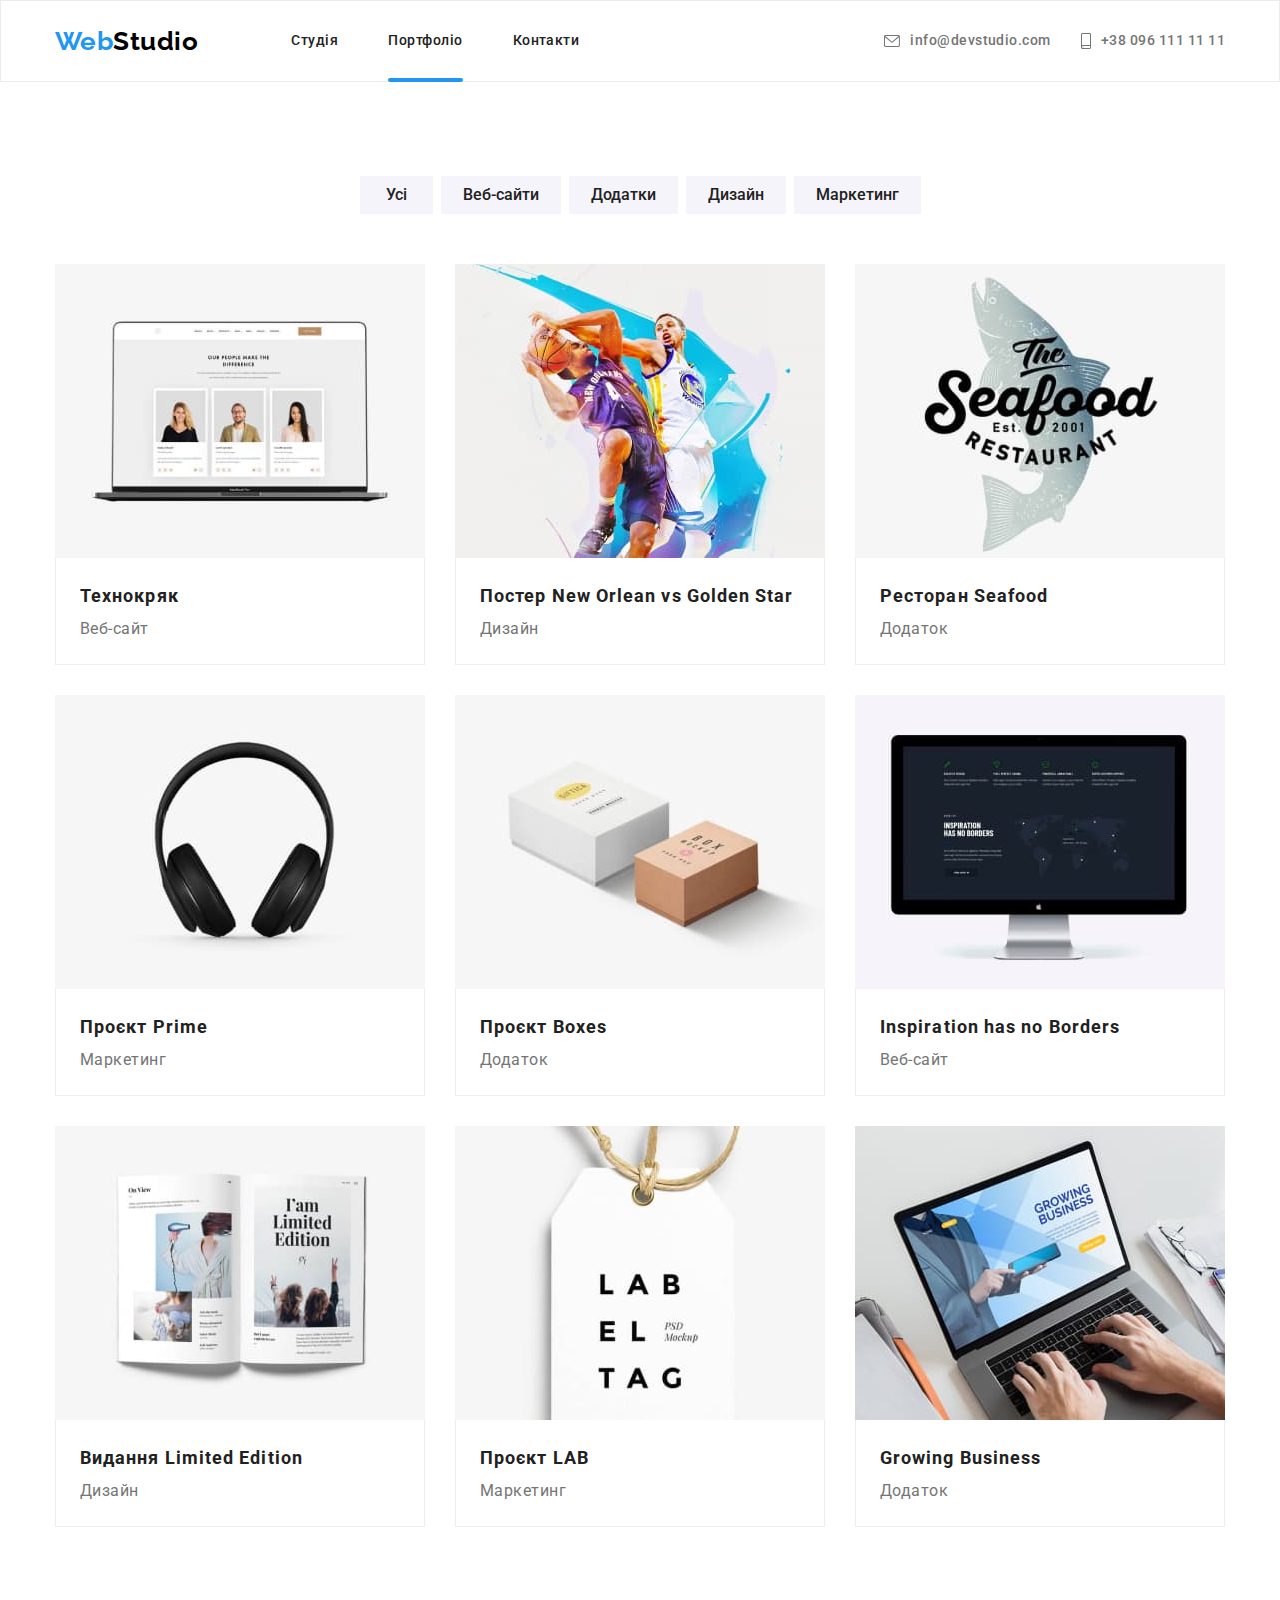
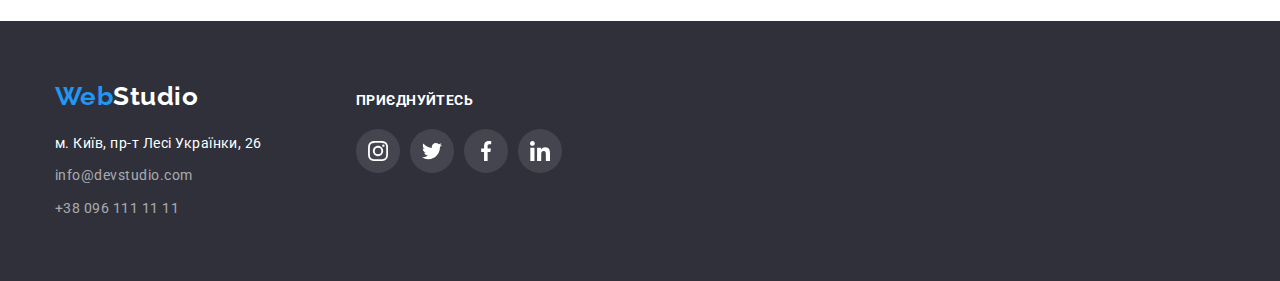
==== portfolio.html @ 93f1c20d "HW5DONE" ====
<!DOCTYPE html>
<html lang="en">
<head>
    <meta charset="UTF-8">
    <meta http-equiv="X-UA-Compatible" content="IE=edge">
    <meta name="viewport" content="width=device-width, initial-scale=1.0">
    <title>Document</title>
    <link rel="preconnect" href="https://fonts.googleapis.com">
    <link rel="preconnect" href="https://fonts.gstatic.com" crossorigin>
    <link href="https://fonts.googleapis.com/css2?family=Raleway:wght@700&family=Roboto:wght@400;500;700;900&display=swap" rel="stylesheet">
    <link rel="stylesheet" 
    href="https://cdnjs.cloudflare.com/ajax/libs/modern-normalize/1.1.0/modern-normalize.min.css">
    <link rel="stylesheet" href="./CSS/styles.css">
</head>
<body>

<!-- HEADER  -->

<header class="header">
    <div class="container header-menu">
        <a href="./index.html" class="logo"><span class="logo-web">Web</span>Studio</a>
        <nav>
            <ul class="site-nav list">
                <li class="item"><a href="/index.html" class="link">Студія</a></li>
                <li class="item"><a href="/portfolio.html" class="link current">Портфоліо</a></li>
                <li class="item"><a href="#" class="link">Контакти</a></li>
            </ul>
        </nav>
        <ul class="list-cont"> 
            <li class="item-cont">
                <a href="mailto:info@devstudio.com" class="link cont-accent">
                    <svg class="cont-icon email" width="16" height="12">
                        <use href="./images/symbol-defs.svg#envelope"></use>
                    </svg>
               info@devstudio.com</a>
            </li>
            <li class="item-cont">
                <a href="tel:+380961111111" class="link cont-accent">
                    <svg class="cont-icon tell" width="10" height="16">
                        <use href="./images/symbol-defs.svg#smartphone"></use>
                    </svg>
                +38 096 111 11 11</a></li>
        </ul>
    </div>
</header>

<!-- Фільтр сторінки та контент сторінки   -->

<div class="container">
    <section class="section">
        <ul class="filter-list">
            <li><button type="button" class="filter-btn">Усі</button></li>
            <li><button type="button" class="filter-btn">Веб-сайти</button></li>
            <li><button type="button" class="filter-btn">Додатки</button></li>
            <li><button type="button" class="filter-btn">Дизайн</button></li>
            <li><button type="button" class="filter-btn">Маркетинг</button></li>
        </ul>

        <main class="main-page">
            <h2 class="visually-hidden">Portfolio</h2>
            <ul class="main-list">
                <li class="main-item">
                    <div class="info-wrapper">
                        <img src="./images/imgpf1.jpg" alt="picture1" width="370" height="294">
                        <div class="info-overlay">
                            <p class="overlay-info-text">
                                Ресурс пропонує комплексні пропозиції з різним рівнем функціоналу та сервісів. 
                                Все це дозволить відвідувачу отримати вичерпні відомості про компанію чи приватну особу.
                            </p>
                        </div>
                    </div>
                    <div class="text-border">
                        <h3 class="main-title">Технокряк</h3>
                        <p class="main-text">Веб-сайт</p>
                    </div>
                </li>
                <li class="main-item">
                    <div class="info-wrapper">
                        <img src="./images/imgpf2.jpg" alt="picture1" width="370" height="294">
                        <div class="info-overlay">
                            <p class="overlay-info-text">
                                Ресурс пропонує комплексні пропозиції з різним рівнем функціоналу та сервісів. 
                                Все це дозволить відвідувачу отримати вичерпні відомості про компанію чи приватну особу.
                            </p>
                        </div>
                    </div>
                    <div class="text-border">
                        <h3 class="main-title">Постер New Orlean vs Golden Star</h3>
                        <p class="main-text">Дизайн</p>
                    </div>
                </li>
                <li class="main-item">
                    <div class="info-wrapper">
                        <img src="./images/imgpf3.jpg" alt="picture1" width="370" height="294">
                        <div class="info-overlay">
                            <p class="overlay-info-text">
                                Ресурс пропонує комплексні пропозиції з різним рівнем функціоналу та сервісів. 
                                Все це дозволить відвідувачу отримати вичерпні відомості про компанію чи приватну особу.
                            </p>
                        </div>
                    </div>
                    <div class="text-border">
                        <h3 class="main-title">Ресторан Seafood</h3>
                        <p class="main-text">Додаток</p>
                    </div>
                </li>
                <li class="main-item">
                    <div class="info-wrapper">
                        <img src="./images/imgpf4.jpg" alt="picture1" width="370" height="294">
                        <div class="info-overlay">
                            <p class="overlay-info-text">
                                Ресурс пропонує комплексні пропозиції з різним рівнем функціоналу та сервісів. 
                                Все це дозволить відвідувачу отримати вичерпні відомості про компанію чи приватну особу.
                            </p>
                        </div>
                    </div>
                    <div class="text-border">
                        <h3 class="main-title">Проєкт Prime</h3>
                        <p class="main-text">Маркетинг</p>
                    </div>
                </li>
                <li class="main-item">
                    <div class="info-wrapper">
                        <img src="./images/imgpf5.jpg" alt="picture1" width="370" height="294">
                        <div class="info-overlay">
                            <p class="overlay-info-text">
                                Ресурс пропонує комплексні пропозиції з різним рівнем функціоналу та сервісів. 
                                Все це дозволить відвідувачу отримати вичерпні відомості про компанію чи приватну особу.
                            </p>
                        </div>
                    </div>
                    <div class="text-border">
                        <h3 class="main-title">Проєкт Boxes</h3>
                        <p class="main-text">Додаток</p>
                    </div>
                </li>
                <li class="main-item">
                    <div class="info-wrapper">
                        <img src="./images/imgpf6.jpg" alt="picture1" width="370" height="294">
                        <div class="info-overlay">
                            <p class="overlay-info-text">
                                Ресурс пропонує комплексні пропозиції з різним рівнем функціоналу та сервісів. 
                                Все це дозволить відвідувачу отримати вичерпні відомості про компанію чи приватну особу.
                            </p>
                        </div>
                    </div>
                    <div class="text-border">
                        <h3 class="main-title">Inspiration has no Borders</h3>
                        <p class="main-text">Веб-сайт</p>
                    </div>
                </li>
                <li class="main-item">
                    <div class="info-wrapper">
                        <img src="./images/imgpf7.jpg" alt="picture1" width="370" height="294">
                        <div class="info-overlay">
                            <p class="overlay-info-text">
                                Ресурс пропонує комплексні пропозиції з різним рівнем функціоналу та сервісів. 
                                Все це дозволить відвідувачу отримати вичерпні відомості про компанію чи приватну особу.
                            </p>
                        </div>
                    </div>
                    <div class="text-border">
                        <h3 class="main-title">Видання Limited Edition</h3>
                        <p class="main-text">Дизайн</p>
                    </div>
                </li>            
                <li class="main-item">
                    <div class="info-wrapper">
                        <img src="./images/imgpf8.jpg" alt="picture1" width="370" height="294">
                        <div class="info-overlay">
                            <p class="overlay-info-text">
                                Ресурс пропонує комплексні пропозиції з різним рівнем функціоналу та сервісів. 
                                Все це дозволить відвідувачу отримати вичерпні відомості про компанію чи приватну особу.
                            </p>
                        </div>
                    </div>
                    <div class="text-border">
                            <h3 class="main-title">Проєкт LAB</h3>
                        <p class="main-text">Маркетинг</p>
                    </div>
                </li>
                <li class="main-item">
                    <div class="info-wrapper">
                        <img src="./images/imgpf9.jpg" alt="picture1" width="370" height="294">
                        <div class="info-overlay">
                            <p class="overlay-info-text">
                                Ресурс пропонує комплексні пропозиції з різним рівнем функціоналу та сервісів. 
                                Все це дозволить відвідувачу отримати вичерпні відомості про компанію чи приватну особу.
                            </p>
                        </div>
                    </div>
                    <div class="text-border">
                            <h3 class="main-title">Growing Business</h3>
                        <p class="main-text">Додаток</p>
                    </div>
                </li> 
            </ul>
        </main>
    </section>
</div>

<!-- FOOTER  -->

<footer class="page-footer">
    <section class="container footer">
        <div class="footer-contact">
                <a href="./index.html" class="logo-white logo"><span class="logo-web">Web</span>Studio</a>
                </a>
            <address class="footer-adress">
                <ul>
                    <li class="adress-item geo">
                        <a href="http://surl.li/anqcu" class="adress-link geo">м. Київ, пр-т Лесі Українки, 26</a>
                    </li>
                    <li class="adress-item">
                        <a href="mailto:info@devstudio.com" class="adress-link">info@devstudio.com</a>
                    </li>
                    <li class="adress-item">
                        <a href="tel:+380961111111" class="adress-link">+38 096 111 11 11</a>
                    </li>
                </ul>
            </address>
        </div>
        <div class="header-soc">
            <h4 class="text-soc">ПРИЄДНУЙТЕСЬ</h4>
                <ul class="list-join">
                    <li class="item-join">
                        <a href="" class="link-soc">
                            <svg class="icon-join" width="20px" height="20px">
                                <use href="./images/symbol-defs.svg#instagram"></use>
                            </svg>
                        </a>
                    </li>
                    <li class="item-join">
                        <a href="" class="link-soc">
                            <svg class="icon-join" width="20px" height="20px">
                                <use href="./images/symbol-defs.svg#twitter"></use>
                            </svg>
                        </a>
                    </li>     
                    <li class="item-join">
                        <a href="" class="link-soc">
                            <svg class="icon-join" width="20px" height="20px">
                                <use href="./images/symbol-defs.svg#facebook"></use>
                            </svg>
                        </a>
                    </li>       
                    <li class="item-join">
                        <a href="" class="link-soc ">
                            <svg class="icon-join" width="20px" height="20px">
                                <use href="./images/symbol-defs.svg#linkedin"></use>
                            </svg>
                        </a>
                    </li>
                </ul>
        </div>
    </section>
</footer>
    
</body>
</html>
---- CSS/styles.css ----
:root {

  /* CSS-змінні для color and bg */
  --primary-text-color: #757575;
  --secondary-text-color: #212121;
  --tertiary-text-color: #ffffff;
  --accent-text-color: #2196f3;
  --logo-text: #000000;
  --footer-text-color: rgba(255, 255, 255, 0.6);

  --primary-bg-color: #ffffff;
  --secondary-bg-color: #2f303a;
  --section-bg-color: #f5f4fa;

  --banner-bg-color: #c4c4c4;

  --primary-bg-btn: #2196f3;
  --secondary-bg-btn: #188ce8;

  --primary-bg-btnfilter: #f5f4fa;
  --secondary-bg-btnfilter: #2196f3;

  --first-border: #ececec;

  --team-list-bg: #ffffff;

  --icon-color-accent: #ffffff;
  --icon-color: #afb1b8;
  --icon-bg-color: #2196f3;

  --clients-bg: #f5f5f5;

  --icon-bg-footer: rgba(255, 255, 255, 0.1);

  --border-accent-clients: #2196f3;
  --client-accent-color: #2196f3;

  --nav-border-color: #2196f3;

  --modal-backdrop-bg: rgba(0, 0, 0, 0.2);
  --modal-bg: #ffffff;

  --overlay-text-color: #FFFFFF;
  --overlay-bg-color: rgba(33, 150, 243, 0.9);

  /* CSS-змінні для transition */
--time-hover: 250ms;
--cubic-function: cubic-bezier(0.4, 0, 0.2, 1);
}

/* Плагіни та rezet */

/* * { 
    outline: 2px solid cornflowerblue;
}  */

h1,
h2,
h3,
h4,
h5,
h6,
ul,
li,
p {
  margin: 0;
}

ul,
ol {
  padding: 0;
  margin: 0;
  list-style: none;
}

a {
  text-decoration: none;
  color: currentColor;
}

img {
  display: block;
}
/* ЗАГАЛЬНІ ЗНАЧЕННЯ */

body {
  font-family: 'Roboto', sans-serif;
  letter-spacing: 0.03em;

  color: var(--primary-text-color);
  background-color: var(--primary-bg-color);
}

.container {
  margin: 0 auto;
  padding-left: 15px;
  padding-right: 15px;

  width: 1200px;
}

.section {
  padding-top: 94px;
  padding-bottom: 94px;
}

ul {
  list-style: none;
}

h2 {
  text-align: center;
  font-weight: 700;
  font-size: 36px;
  line-height: 1.17;
}
h2,
h3 {
  color: var(--secondary-text-color);
}

.visually-hidden {
  position: absolute;
  white-space: nowrap;
  width: 1px;
  height: 1px;
  overflow: hidden;
  border: 0;
  padding: 0;
  clip: rect(0 0 0 0);
  clip-path: inset(50%);
  margin: -1px;
}

/* HEADER */

.header-menu {
  display: flex;
  align-items: center;
}

.site-nav {
  display: flex;
  margin-left: 93px;
  gap: 50px;
}

.header {
  border: 1px solid var(--first-border);
  background-color: var(--primary-bg-color);
}

.logo {
  font-family: 'Raleway', sans-serif;
  font-weight: 700;
  font-size: 26px;
  line-height: 1.19;

  color: var(--logo-text);
}

.logo-web {
  color: var(--accent-text-color);
}

/* navigation */

.site-nav .item {
  position: relative;
}

.site-nav .link {
  display: block;
  padding-top: 32px;
  padding-bottom: 32px;

  font-weight: 500;
  font-size: 14px;
  line-height: 1.14;

  color: var(--secondary-text-color);
  transition: color var(--time-hover) var(--cubic-function);
}

.site-nav .current::after {
  position: absolute;
  content: '';
  bottom: -1px;
  display: block;

  width: 100%;

  border-radius: 2px;
  border-bottom: 4px solid var(--nav-border-color);
}

/* contact */

.list-cont {
  display: flex;
  align-items: center;
  margin-left: auto;
  gap: 30px;
}

.item-cont .link {
  display: flex;
  align-items: center;
  padding: 32px 0;
  margin-left: auto;

  font-weight: 500;
  font-size: 14px;
  line-height: 1.14;

  transition: color var(--time-hover) var(--cubic-function);
}

.cont-icon {
  fill: currentColor;
  margin-right: 10px;
}

.link:hover,
.link:focus {
  color: var(--accent-text-color);
}

/* 250ms, функция распределения времени - cubic-bezier(0.4, 0, 0.2, 1) */

/* BANNER */

.banner-page {
  margin-left: auto;
  margin-right: auto;

  max-width: 1600px;
  height: 600px;

  background-color: var(--banner-bg-color-2);
  background-image: linear-gradient(to right, rgba(47, 48, 58, 0.4), rgba(47, 48, 58, 0.4)),
    url(../images/banner.jpg);
  /* або можна дати перший фон за допомогою формата картинки (також працює, перевірено)
        PNG background-image: url(../images/Overlay.png),
    url(../images/banner.jpg) ;  */
  background-repeat: no-repeat;
  background-position: center;

  text-align: center;
}

.banner {
  padding: 200px 0;
}

.text-banner {
  margin: 0 auto;
  margin-bottom: 30px;
  padding-left: 15px;
  padding-right: 15px;

  max-width: 696px;

  font-weight: 900;
  font-size: 44px;
  line-height: 1.36;
  letter-spacing: 0.06em;

  color: var(--tertiary-text-color);
}
.banner-btn {
  padding: 10px 24px;

  min-width: 216px;
  height: 50px;

  font-family: inherit;
  font-weight: 700;
  font-size: 16px;
  line-height: 1.87;
  letter-spacing: 0.06em; 

  cursor: pointer;
  border: none;
  border-radius: 4px;

  color: var(--tertiary-text-color);
  background-color: var(--primary-bg-btn);

  box-shadow: 0px 4px 8px rgba(0, 0, 0, 0.15);
  transition: background-color var(--time-hover) var(--cubic-function);
}

.banner-btn:hover,
.banner-btn:focus {
  background-color: var(--secondary-bg-btn);
}

/* СЕКЦІЯ З ОПИСОМ */

.list-descr {
  display: flex;
  gap: 30px;
}

.icon-descr {
  margin: 25px 100px;
  margin: 25px 100px;
  height: 70px;
  width: 70px;
}

.title-descr {
  margin-top: 30px;
  margin-bottom: 10px;

  text-transform: uppercase;
  font-weight: 700px;
  font-size: 14px;
  line-height: 1.14;
}

.text-descr {
  font-weight: 400;
  font-size: 14px;
  line-height: 1.7;
}


/* СЕКЦІЯ: ЧИМ МИ ЗАЙМАЄМОСЯ */

.doing {
  margin-bottom: 94px;
}

.title-doing {
  margin-bottom: 50px;
}

.doing-list {
  display: flex;
  gap: 30px;
}

.doing-list .item {
    position: relative;
    margin-top: 50px;
    line-height: 0;
}

.doing-text {
    position: absolute;
    bottom: 0;
    padding-top: 27px;

    width: 100%;
    height: 70px;

    font-weight: 700;
    font-size: 14px;
    line-height: 1.14;
    text-align: center;
    letter-spacing: 0.03em;
    text-transform: uppercase;
    color: var(--tertiary-text-color);
    background: rgba(47, 48, 58, 0.8);
}

/* СЕКЦІЯ: НАША КОМАНДА */

.section-title {
  margin-bottom: 50px;
}

.team-list {
  display: flex;
  gap: 30px;
}

.team {
  background-color: var(--section-bg-color);
}

.team-item {
  background-color: var(--primary-bg-color);
}

.team-list .item {
  background: var(--team-list-bg);
  box-shadow: 0px 1px 3px rgba(0, 0, 0, 0.12), 0px 1px 1px rgba(0, 0, 0, 0.14),
    0px 2px 1px rgba(0, 0, 0, 0.2);
  border-radius: 0px 0px 4px 4px;
}

.title-team,
.text-team {
  font-size: 16px;
  line-height: 1.19;
  text-align: center;
}

.title-team {
  margin-top: 30px;
  margin-bottom: 10px;

  color: var(--secondary-text-color);
  font-weight: 500;
}

.text-team {
  font-weight: 400;
}

/* soc-icons */

.list-soc {
  display: flex;
  justify-content: center;
  gap: 10px;
  margin: 16px 32px 30px 32px;
}

.link-soc {
  display: flex;
  align-items: center;
  justify-content: center;
  padding: 12px;

  width: 44px;
  height: 44px;

  border-radius: 50%;
  fill: var(--icon-color);
  transition: background-color var(--time-hover) var(--cubic-function),
   fill var(--time-hover) var(--cubic-function);
}

.link-soc:hover,
.link-soc:focus {
  background-color: var(--icon-bg-color);
  fill: var(--icon-color-accent);
}

/* ПРИМІТКА ДЛЯ СЕБЕ: для того щоб розщирити вплив ховера та фокуса, задається зміна одразу лінку! <a href="" class="link-soc"> */

/* CLIENTS */
.clients {
  background-color: var(--clients-bg);
  text-align: center;
}

.list-clients {
  display: flex;
  gap: 30px;
}

.link-cli {
  display: flex;
  justify-content: center;
  align-items: center;

  height: 92px;
  width: 170px;

  border: 1px solid #afb1b8;
  border-radius: 4px;
  transition: border-color var(--time-hover) var(--cubic-function);
}

.link-cli {
  fill: var(--icon-color);
  transition: fill var(--time-hover) var(--cubic-function);
}

.link-cli:hover,
.link-cli:focus {
  fill: var(--client-accent-color);
}

.link-cli:hover,
.link-cli:focus {
  border-color: var(--border-accent-clients);
}

/* FOOTER */

.footer {
  display: flex;
}

.page-footer {
  background-color: var(--secondary-bg-color);
}

.footer-contact {
  margin: 60px 0;
}

.logo-white {
  color: var(--tertiary-text-color);
}

.footer-adress {
  margin-top: 20px;
}

.adress-item:not(:last-child) {
  margin-bottom: 9px;
}

.adress-link {
  font-style: normal;
  font-weight: 400;
  font-size: 14px;
  line-height: 1.7;

  color: var(--footer-text-color);
  transition: color var(--time-hover) var(--cubic-function);
}

.adress-link:hover,
.adress-link:focus {
  color: var(--accent-text-color);
}

.geo {
  color: var(--tertiary-text-color);
  width: 231px;
}

/* приєднуйтесь */

.text-soc {
  font-weight: 700;
  font-size: 14px;
  line-height: 1.14;
  letter-spacing: 0.03em;
  color: var(--tertiary-text-color);
}

.header-soc {
  margin: 72px 0 100px 70px;
}

.list-join {
  display: flex;
  justify-content: center;
  gap: 10px;
  margin-top: 20px;
}

.link-soc {
  display: flex;
  justify-content: center;
  align-items: center;

  width: 44px;
  height: 44px;

  border-radius: 50%;
  background-color: var(--icon-bg-footer);
  transition: background-color var(--time-hover) var(--cubic-function);
}

.icon-join {
  fill: var(--icon-color-accent);
}

.link-soc:hover {
  background-color: var(--icon-bg-color);
}

/* для portfolio.html */

/* FILTER */

.filter-list {
  display: flex;
  justify-content: center;
  gap: 8px;
  padding-bottom: 16px;

  min-width: 575px;
  margin-bottom: 34px;
}

.filter-btn {
  border: none;
  padding: 6px 22px;

  min-width: 73px;
  height: 38px;

  font-family: inherit;
  font-weight: 500;
  font-size: 16px;
  line-height: 1.63;
  cursor: pointer;

  color: var(--secondary-text-color);
  background-color: var(--primary-bg-btnfilter);
  transition: box-shadow var(--time-hover) var(--cubic-function),
  color var(--time-hover) var(--cubic-function),
  background-color var(--time-hover) var(--cubic-function);
}

.filter-btn:hover,
.filter-btn:focus {
  border-radius: 4px;
  box-shadow: 0px 3px 1px rgba(0, 0, 0, 0.1), 0px 1px 2px rgba(0, 0, 0, 0.08),
    0px 2px 2px rgba(0, 0, 0, 0.12);

  color: var(--primary-bg-color);
  background-color: var(--secondary-bg-btnfilter);
}

/* Контент сторінки */

.main-list {
  display: flex;
  gap: 30px;
  flex-wrap: wrap;

}

.main-item {
  transition: box-shadow var(--time-hover) var(--cubic-function);
}

.main-item:hover {
  box-shadow: 0px 1px 1px rgba(0, 0, 0, 0.12), 0px 4px 4px rgba(0, 0, 0, 0.06),
    1px 4px 6px rgba(0, 0, 0, 0.16);
}

.main-title {
  font-weight: 700;
  font-size: 18px;
  line-height: 2;
  letter-spacing: 0.06em;

  color: var(--secondary-text-color);
}

.text-border {
  padding: 20px 24px;

  background-color: var(--team-list-bg);
  border: 1px solid #eeeeee;
  border-top: none;
}

.main-text {
  font-weight: 400;
  font-size: 16px;
  line-height: 1.87;
}

/* overlay */

.info-wrapper {
  position: relative;
  overflow: hidden;
}

.info-overlay {
  position: absolute;
  padding: 63px 24px;
  top: 0;

  width: 100%;
  height: 100%;

  transform: translateY(100%);
  background-color: var(--overlay-bg-color);
  transition: transform var(--time-hover) var(--cubic-function);
}

.overlay-info-text {
  font-size: 18px;
  line-height: calc(28/18);
  color: var(--overlay-text-color);
}

.info-wrapper:hover .info-overlay {
  transform: translateY(0);
}


/* Модальне вікно */

.backdrop {
  position: fixed;
  visibility: visible;
  top: 0;
  left: 0;

  width: 100%;
  height: 100%;

  background-color: var(--modal-backdrop-bg);
  opacity: 1;
  transition: background-color var(--time-hover) var(--cubic-function), 
  opacity var(--time-hover) var(--cubic-function),
  visibility var(--time-hover) var(--cubic-function);
}

.backdrop.is-hidden {
  visibility: hidden;
  opacity: 0;
  pointer-events: none;
}

.modal {
  position: absolute;
  top: 50%;
  left: 50%;
  transform: translate(-50%, -50%);

  width: 528px;
  height: 581px;

  background-color: var(--modal-bg);
  box-shadow: 0px 1px 3px rgba(0, 0, 0, 0.12), 0px 1px 1px rgba(0, 0, 0, 0.14),
    0px 2px 1px rgba(0, 0, 0, 0.2);
  border-radius: 4px;
  transition: transform var(--time-hover) var(--cubic-function);
}

.modal-close {
    position: absolute;
    display: flex;
    justify-content: center;
    align-items: center;
    top: 8px;
    right: 8px;

    width: 30px;
    height: 30px;

    cursor: pointer;
    background: inherit;
    border: 1px solid rgba(0, 0, 0, 0.1);
    border-radius: 50%;
}
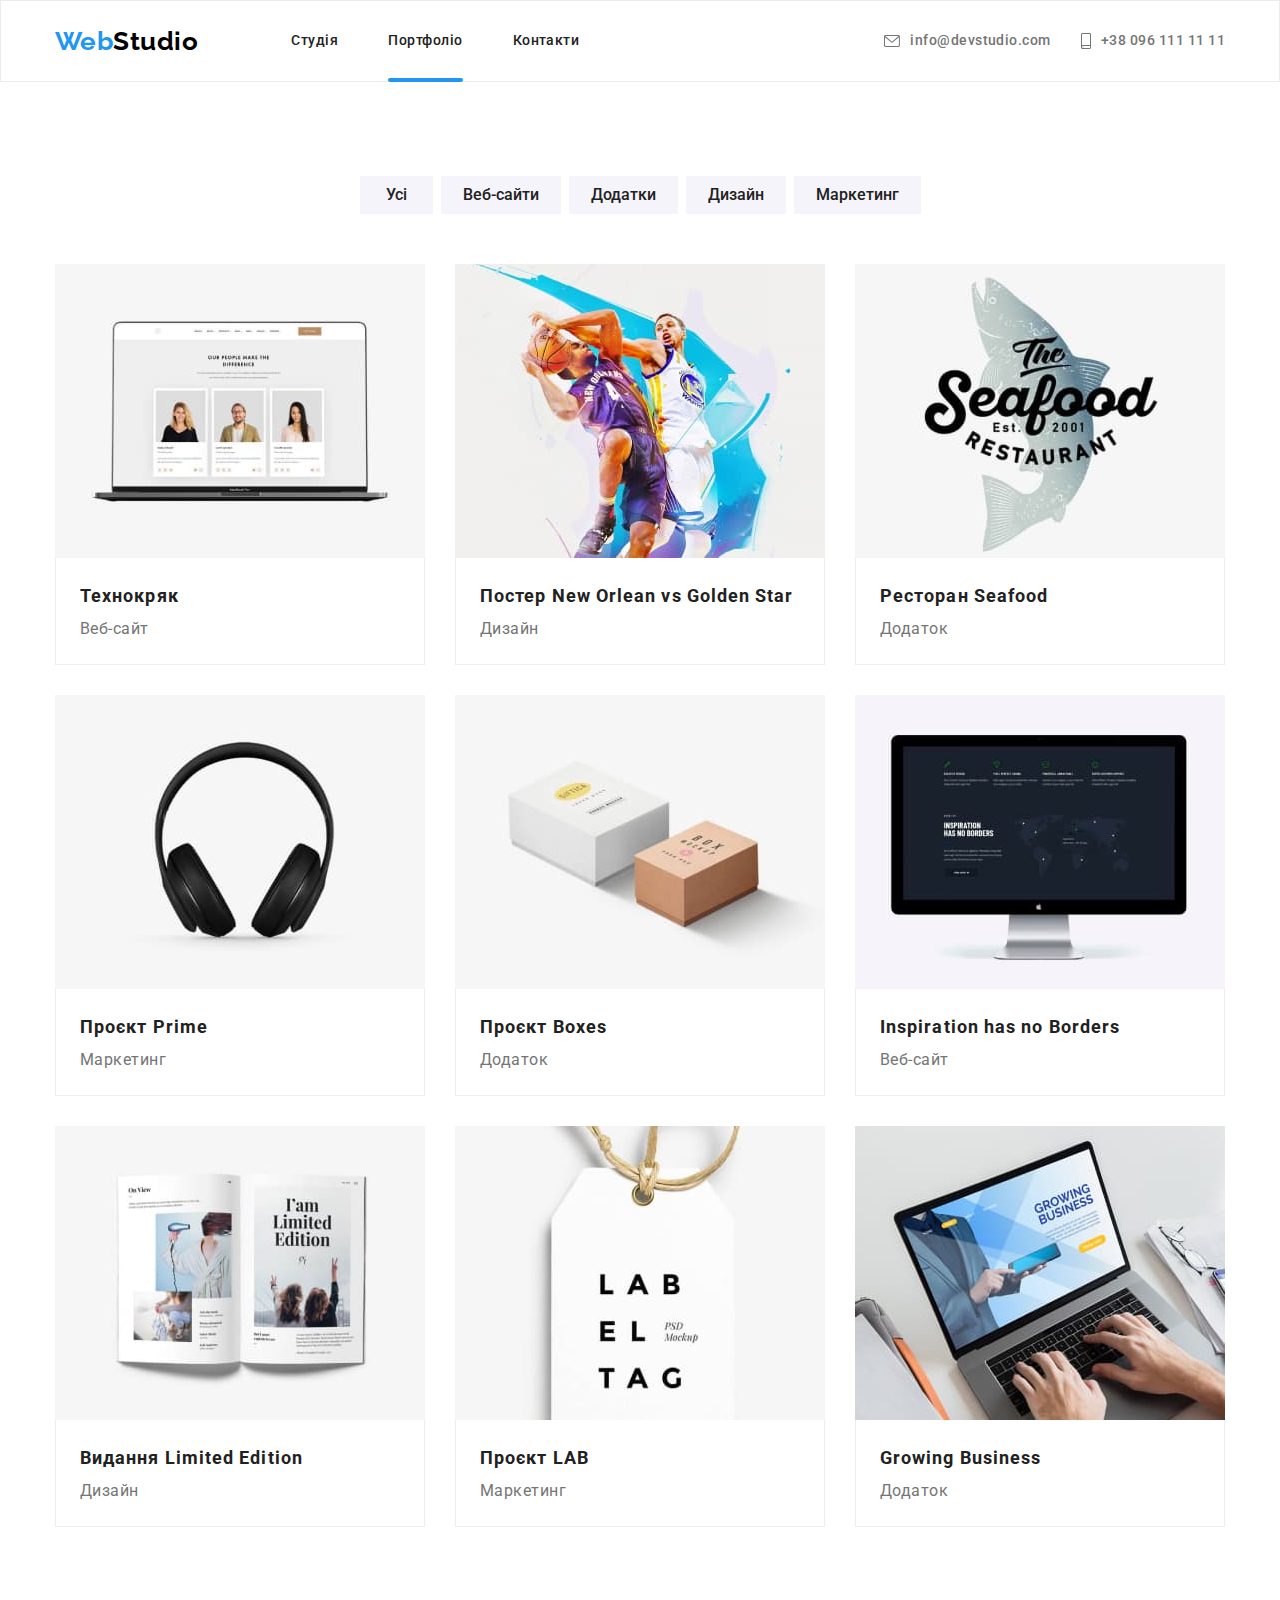
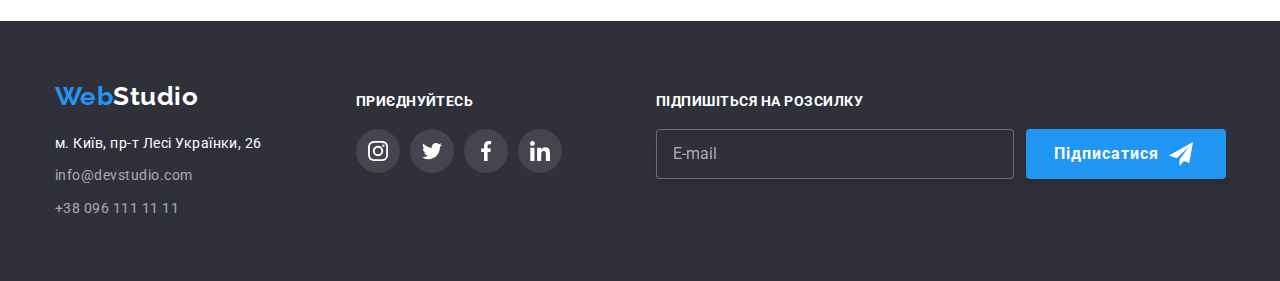
==== commit 19dd81bb: "HW5test" ====
--- a/portfolio.html
+++ b/portfolio.html
@@ -60,6 +60,7 @@
             <h2 class="visually-hidden">Portfolio</h2>
             <ul class="main-list">
                 <li class="main-item">
+                    <a href="" class="portfolio-link">
                     <div class="info-wrapper">
                         <img src="./images/imgpf1.jpg" alt="picture1" width="370" height="294">
                         <div class="info-overlay">
@@ -73,8 +74,10 @@
                         <h3 class="main-title">Технокряк</h3>
                         <p class="main-text">Веб-сайт</p>
                     </div>
-                </li>
-                <li class="main-item">
+                </a>
+                </li>
+                <li class="main-item">
+                    <a href="" class="portfolio-link">
                     <div class="info-wrapper">
                         <img src="./images/imgpf2.jpg" alt="picture1" width="370" height="294">
                         <div class="info-overlay">
@@ -88,8 +91,10 @@
                         <h3 class="main-title">Постер New Orlean vs Golden Star</h3>
                         <p class="main-text">Дизайн</p>
                     </div>
-                </li>
-                <li class="main-item">
+                </a>
+                </li>
+                <li class="main-item">
+                    <a href="" class="portfolio-link">
                     <div class="info-wrapper">
                         <img src="./images/imgpf3.jpg" alt="picture1" width="370" height="294">
                         <div class="info-overlay">
@@ -103,8 +108,10 @@
                         <h3 class="main-title">Ресторан Seafood</h3>
                         <p class="main-text">Додаток</p>
                     </div>
-                </li>
-                <li class="main-item">
+                </a>
+                </li>
+                <li class="main-item">
+                    <a href="" class="portfolio-link">
                     <div class="info-wrapper">
                         <img src="./images/imgpf4.jpg" alt="picture1" width="370" height="294">
                         <div class="info-overlay">
@@ -118,8 +125,10 @@
                         <h3 class="main-title">Проєкт Prime</h3>
                         <p class="main-text">Маркетинг</p>
                     </div>
-                </li>
-                <li class="main-item">
+                </a>
+                </li>
+                <li class="main-item">
+                    <a href="" class="portfolio-link">
                     <div class="info-wrapper">
                         <img src="./images/imgpf5.jpg" alt="picture1" width="370" height="294">
                         <div class="info-overlay">
@@ -133,8 +142,10 @@
                         <h3 class="main-title">Проєкт Boxes</h3>
                         <p class="main-text">Додаток</p>
                     </div>
-                </li>
-                <li class="main-item">
+                </a>
+                </li>
+                <li class="main-item">
+                    <a href="" class="portfolio-link">
                     <div class="info-wrapper">
                         <img src="./images/imgpf6.jpg" alt="picture1" width="370" height="294">
                         <div class="info-overlay">
@@ -148,8 +159,10 @@
                         <h3 class="main-title">Inspiration has no Borders</h3>
                         <p class="main-text">Веб-сайт</p>
                     </div>
-                </li>
-                <li class="main-item">
+                </a>
+                </li>
+                <li class="main-item">
+                    <a href="" class="portfolio-link">
                     <div class="info-wrapper">
                         <img src="./images/imgpf7.jpg" alt="picture1" width="370" height="294">
                         <div class="info-overlay">
@@ -163,8 +176,10 @@
                         <h3 class="main-title">Видання Limited Edition</h3>
                         <p class="main-text">Дизайн</p>
                     </div>
+                </a>
                 </li>            
                 <li class="main-item">
+                    <a href="" class="portfolio-link">
                     <div class="info-wrapper">
                         <img src="./images/imgpf8.jpg" alt="picture1" width="370" height="294">
                         <div class="info-overlay">
@@ -178,8 +193,10 @@
                             <h3 class="main-title">Проєкт LAB</h3>
                         <p class="main-text">Маркетинг</p>
                     </div>
-                </li>
-                <li class="main-item">
+                </a>
+                </li>
+                <li class="main-item">
+                    <a href="" class="portfolio-link">
                     <div class="info-wrapper">
                         <img src="./images/imgpf9.jpg" alt="picture1" width="370" height="294">
                         <div class="info-overlay">
@@ -193,6 +210,7 @@
                             <h3 class="main-title">Growing Business</h3>
                         <p class="main-text">Додаток</p>
                     </div>
+                </a>
                 </li> 
             </ul>
         </main>
@@ -253,6 +271,19 @@
                     </li>
                 </ul>
         </div>
+        <div class="form">
+            <h4 class="text-subscr">підпишіться на розсилку</h4>
+            <form class="subscr-form">
+                <label class="">
+                    <input type="email" name="email" placeholder="E-mail" class="subscr-label"/>
+                </label>
+                <button type="submit" class="btn-subscr">Підписатися
+                    <svg class="icon-subr" width="24px" height="24px">
+                        <use href="./images/symbol-defs.svg#icon-send"></use>
+                    </svg>
+                </button>
+            </form>
+        </div>
     </section>
 </footer>
     
--- a/CSS/styles.css
+++ b/CSS/styles.css
@@ -39,6 +39,9 @@
 
   --modal-backdrop-bg: rgba(0, 0, 0, 0.2);
   --modal-bg: #ffffff;
+  --modal-text-info-color: #757575;
+  --modal-icon-accent-color: #2196F3;
+  --modal-border-color: #2196F3;
 
   --overlay-text-color: #FFFFFF;
   --overlay-bg-color: rgba(33, 150, 243, 0.9);
@@ -80,6 +83,10 @@
 
 img {
   display: block;
+}
+
+textarea {
+  resize: none;
 }
 /* ЗАГАЛЬНІ ЗНАЧЕННЯ */
 
@@ -533,7 +540,7 @@
 .text-soc {
   font-weight: 700;
   font-size: 14px;
-  line-height: 1.14;
+  line-height: calc(16/14);
   letter-spacing: 0.03em;
   color: var(--tertiary-text-color);
 }
@@ -568,6 +575,89 @@
 
 .link-soc:hover {
   background-color: var(--icon-bg-color);
+}
+
+/* Підпішіться на розсилку */
+
+.text-subscr {
+  margin-bottom: 20px;
+
+  font-weight: 700;
+  font-size: 14px;
+  line-height: calc(16/14);
+  text-transform: uppercase;
+
+  color: var(--tertiary-text-color);
+}
+
+.form {
+  margin: 72px 0 93px 94px;
+}
+
+.subscr-form {
+  display: flex;
+}
+
+.subscr-label {
+  padding-left: 16px;
+
+  width: 358px;
+  height: 50px;
+
+  background-color: var(--secondary-bg-color);
+  color: var(--tertiary-text-color);
+  border: 1px solid #ffffff4d;
+  filter: drop-shadow(0px 4px 4px rgba(0, 0, 0, 0.15));
+  border-radius: 4px;
+
+}
+
+.subscr-form input::placeholder {
+  font-size: 16px;
+  line-height: calc(20/16);
+  color: var(--footer-text-color);
+}
+
+.subscr-label:-webkit-autofill {
+  -webkit-text-fill-color: var(--tertiary-text-color);
+  -webkit-box-shadow: 0 0 0 100px var(--secondary-bg-color) inset; 
+}
+
+.subscr-label:focus {
+outline: none;
+} 
+
+.btn-subscr {
+  display: inline-flex;
+  margin-left: 12px;
+  padding: 10px 28px;
+  align-items: center;
+  width: 200px;
+  height: 50px;
+
+  font-weight: 700;
+  font-size: 16px;
+  line-height: calc(30/16);
+  letter-spacing: 0.06em;
+
+  cursor: pointer;
+
+  color: var(--tertiary-text-color);
+  background-color: var(--primary-bg-btn);
+  border: none;
+  box-shadow: 0px 4px 4px rgba(0, 0, 0, 0.15);
+  border-radius: 4px;
+
+  transition: background-color var(--time-hover) var(--cubic-function);
+}
+
+.btn-subscr:hover,
+.btn-subscr:focus {
+  background-color: #188CE8;
+}
+
+.icon-subr {
+  margin-left: 10px;
 }
 
 /* для portfolio.html */
@@ -627,11 +717,6 @@
   transition: box-shadow var(--time-hover) var(--cubic-function);
 }
 
-.main-item:hover {
-  box-shadow: 0px 1px 1px rgba(0, 0, 0, 0.12), 0px 4px 4px rgba(0, 0, 0, 0.06),
-    1px 4px 6px rgba(0, 0, 0, 0.16);
-}
-
 .main-title {
   font-weight: 700;
   font-size: 18px;
@@ -655,6 +740,15 @@
   line-height: 1.87;
 }
 
+.main-item {
+  transition: box-shadow var(--time-hover) var(--cubic-function);
+}
+
+.main-item:hover {
+  box-shadow: 0px 1px 1px rgba(0, 0, 0, 0.12), 0px 4px 4px rgba(0, 0, 0, 0.06),
+    1px 4px 6px rgba(0, 0, 0, 0.16);
+}
+
 /* overlay */
 
 .info-wrapper {
@@ -670,7 +764,7 @@
   width: 100%;
   height: 100%;
 
-  transform: translateY(100%);
+  transform: translateY(101%);
   background-color: var(--overlay-bg-color);
   transition: transform var(--time-hover) var(--cubic-function);
 }
@@ -681,7 +775,8 @@
   color: var(--overlay-text-color);
 }
 
-.info-wrapper:hover .info-overlay {
+.portfolio-link:hover .info-overlay,
+.portfolio-link:focus .info-overlay {
   transform: translateY(0);
 }
 
@@ -743,3 +838,199 @@
     border-radius: 50%;
 }
 
+.modal .title-modal {
+  text-align: center;
+  margin: 40px 40px 12px 40px;
+  font-weight: 700;
+  font-size: 20px;
+  line-height: calc(23/20);
+
+  color: var(--secondary-text-color);
+}
+
+.modal-form {
+  margin: 0 40px;
+  height: 386px;
+}
+
+.form-items {
+  display: flex;
+  flex-direction: column;
+  position: relative;
+  padding: 0;
+  margin-bottom: 10px;
+}
+
+.form-label { 
+  font-size: 12px;
+  line-height: calc(14/12);
+  letter-spacing: 0.01em;
+  color: var(--modal-text-info-color);
+}
+
+
+.input-info {
+  margin-top: 4px;
+  padding-left: 42px;
+
+  width: 448px;
+  height: 40px;
+
+  font-size: 12px;
+  line-height: calc(14/12);
+  letter-spacing: 0.01em;
+  
+
+  border: 1px solid rgba(33, 33, 33, 0.2);
+  border-radius: 4px;
+  transition: border var(--time-hover) var(--cubic-function);
+}
+
+.modal-icon-info {
+  position: absolute;
+  bottom: 11px;
+  left: 12px;
+  fill: currentColor;
+  transition: fill var(--time-hover) var(--cubic-function);
+}
+
+.form-items:focus-within .modal-icon-info {
+  fill: var(--modal-icon-accent-color);
+}
+
+.input-info:focus {
+  border: 1px solid #2196F3;
+}
+
+ .input-info:-webkit-autofill {
+  -webkit-box-shadow: 0 0 0 100px var(--primary-bg-color) inset; 
+} 
+
+.input-info:focus {
+outline: none;
+} 
+
+.comment-items {
+  display: flex;
+  flex-direction: column;
+  padding: 0;
+  height: 138px;
+  margin-bottom: 20px;
+}
+
+.form-comment {
+  margin-top: 4px;
+  padding: 12px 16px;
+
+  width: 448px;
+  height: 120px;
+
+  font-size: 12px;
+  line-height: calc(14/12);
+  letter-spacing: 0.01em;
+
+  border: 1px solid rgba(33, 33, 33, 0.2);
+  border-radius: 4px;
+  transition: border var(--time-hover) var(--cubic-function);
+}
+
+.form-comment::placeholder {
+  font-size: 12px;
+  line-height: calc(14/12);
+  letter-spacing: 0.01em;
+
+  color: rgba(117, 117, 117, 0.5);
+}
+
+.form-comment:focus {
+  border: 1px solid #2196F3;
+}
+
+.form-comment:focus {
+  outline: none;
+} 
+
+.form-input {
+  position: absolute;
+  top: 45px;
+  appearance: none;
+}
+
+.checkbox-items {
+  display: flex;
+  margin-left: 12px;
+}
+
+.form-label {
+  width: 423px;
+  color: var(--modal-text-info-color);
+}
+
+.treaty {
+  display: flex;
+  height: 24px;
+  flex-direction: row;
+  align-items: center;
+
+  font-size: 14px;
+  line-height: calc(24/14);
+}
+
+.border-check {
+  display: flex;
+  margin-right: 7px;
+  width: 16px;
+  height: 15px;
+
+  border: 2px solid #212121;
+  border-radius: 2px;
+  transition: border var(--time-hover) var(--cubic-function),
+  background-color var(--time-hover) var(--cubic-function),
+  background-origin var(--time-hover) var(--cubic-function),
+  background-size var(--time-hover) var(--cubic-function);
+}
+
+.icon-check {
+  display: flex;
+  fill: #ffffff;
+}
+
+.form-input:checked + .border-check {
+  border: none;
+  background-color: #2196F3;
+  background-origin: border-box;
+  background-size: contain;
+}
+
+.treaty-accent {
+  text-decoration-line: underline;
+  color: #2196F3;
+}
+
+.btn-form {
+  margin: 30px 124px 40px 124px;
+  padding: 10px 52px;
+  
+  width: 200px;
+  height: 50px;
+
+  font-weight: 700;
+  font-size: 16px;
+  line-height: calc(30/16);
+  letter-spacing: 0.06em;
+
+  cursor: pointer;
+
+  color: var(--tertiary-text-color);
+  background-color: var(--primary-bg-btn);
+  border: none;
+  box-shadow: 0px 4px 4px rgba(0, 0, 0, 0.15);
+  border-radius: 4px;
+
+  transition: background-color var(--time-hover) var(--cubic-function);
+}
+
+.btn-form:hover,
+.btn-form:focus {
+  background-color: #188CE8;
+}